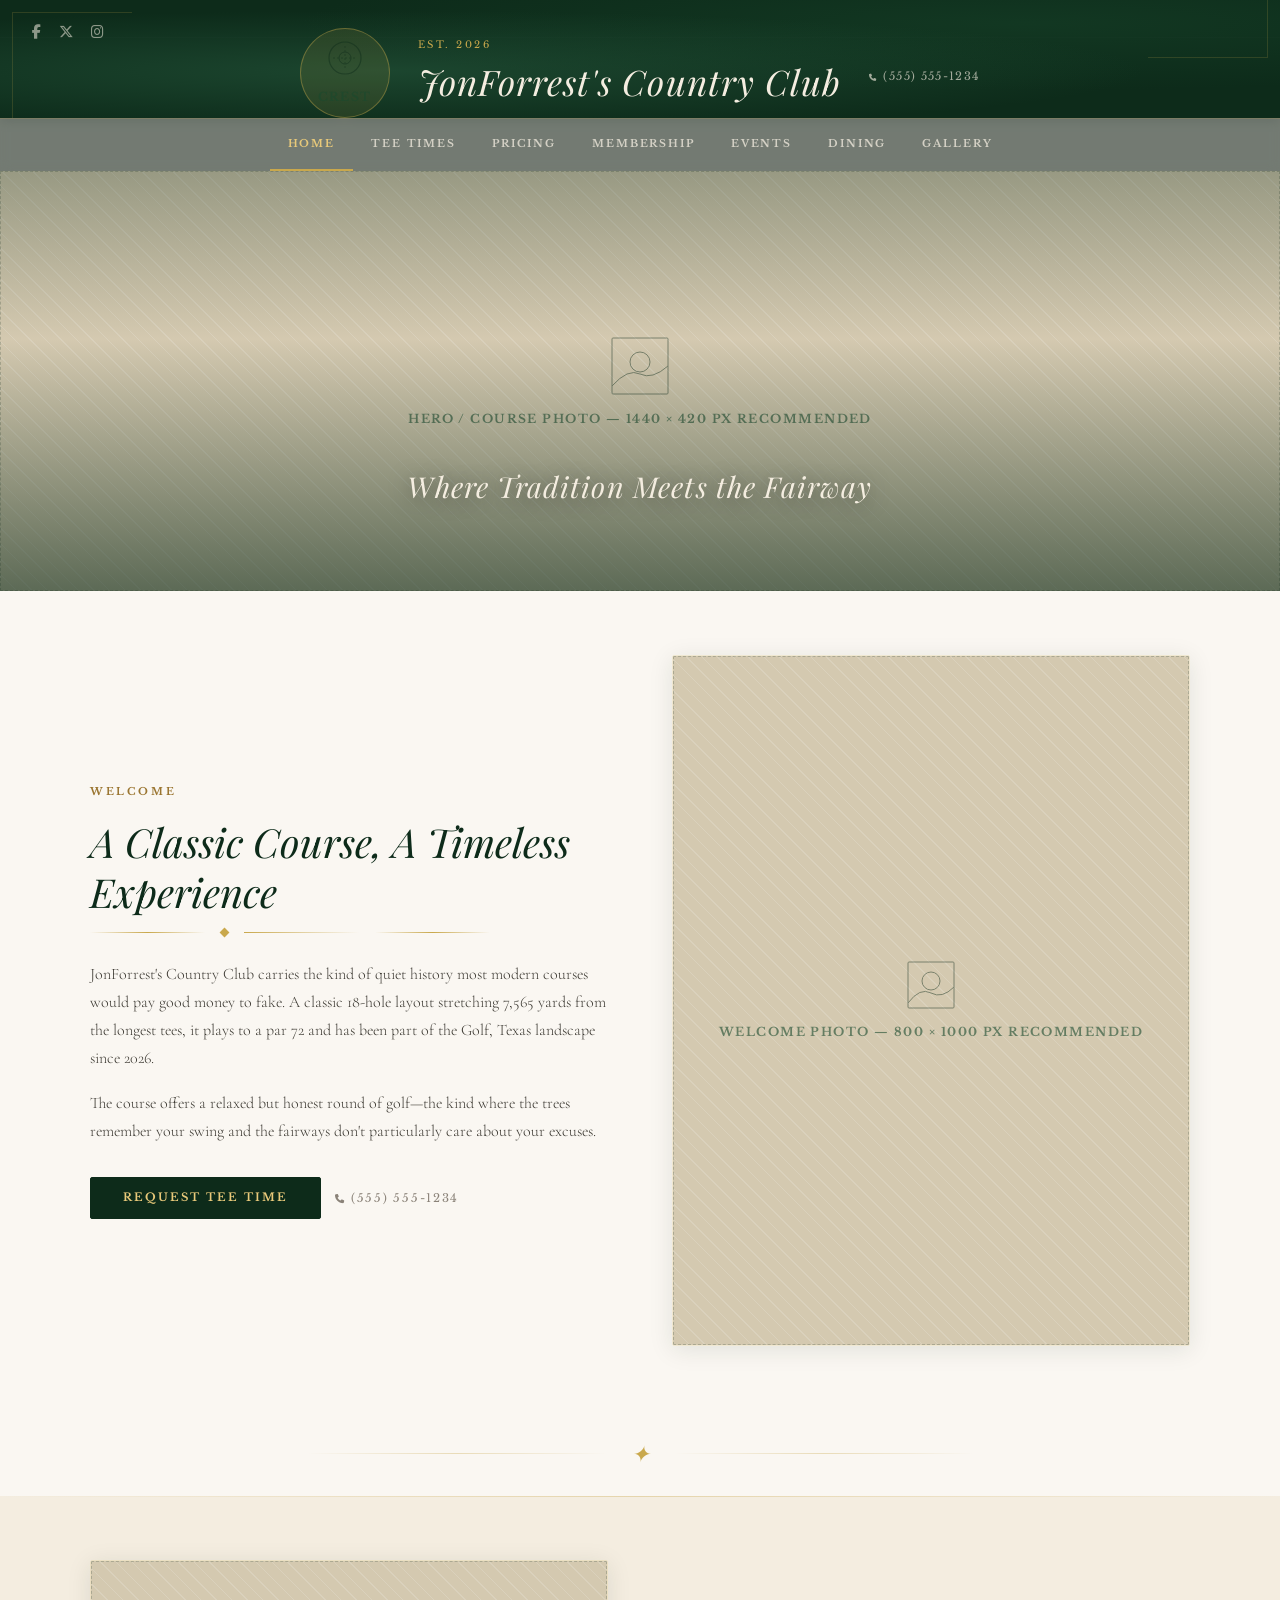
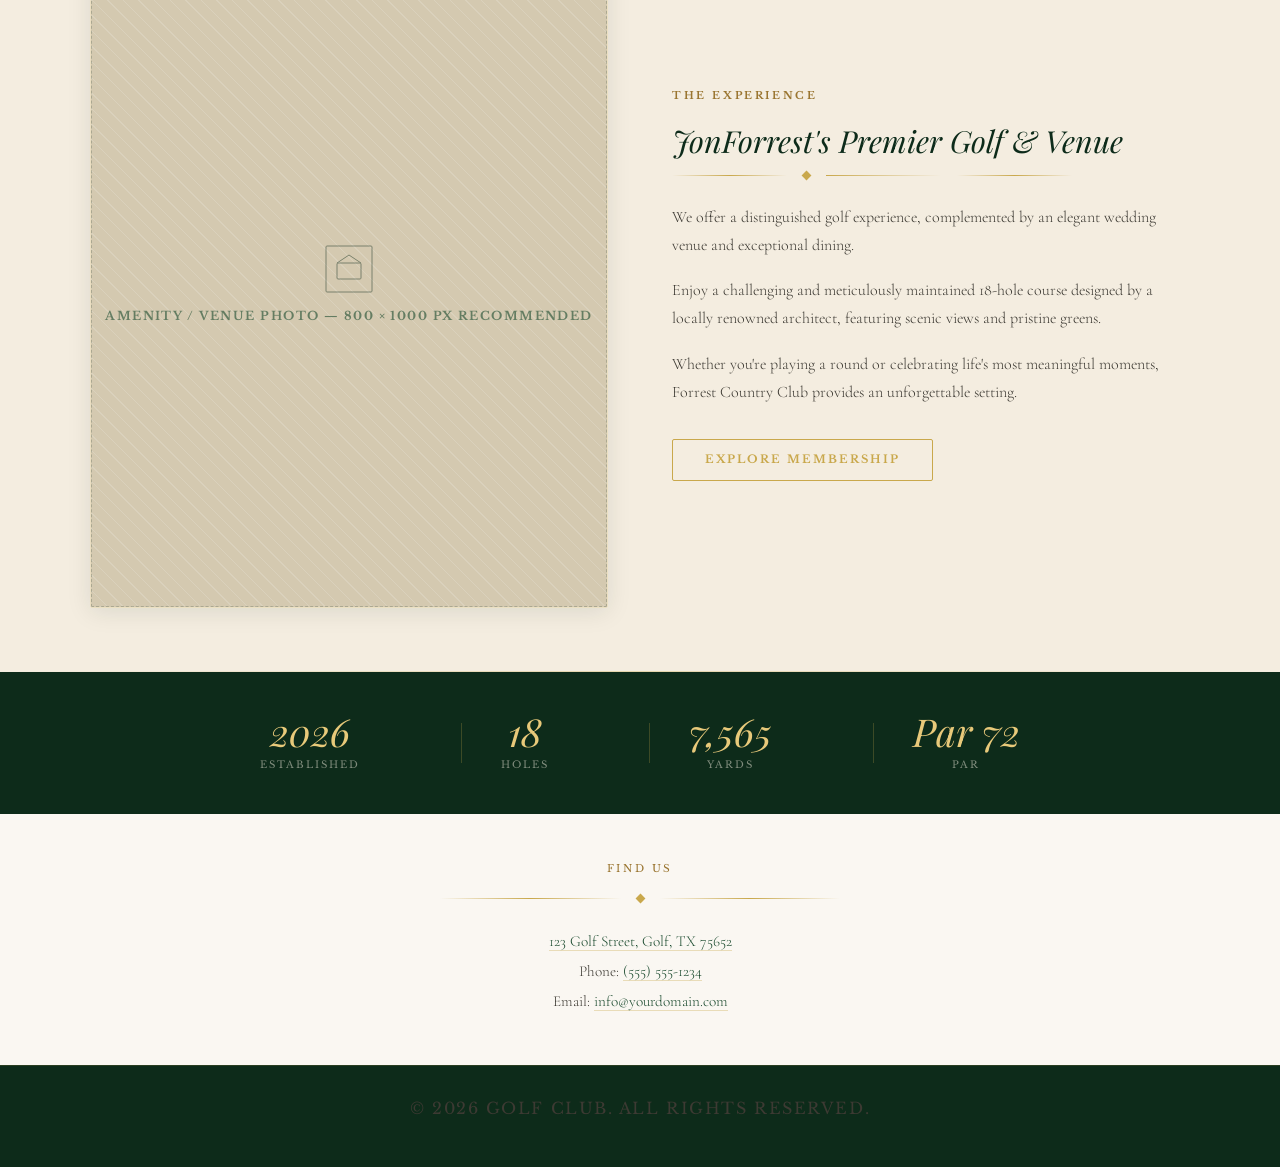
==== index.html @ 0c061b68 "initial commit" ====
<!DOCTYPE html>
<html lang="en">
<head>
  <meta charset="UTF-8">
  <meta name="viewport" content="width=device-width, initial-scale=1.0">
  <title>Golf Country Club</title>
  <link rel="icon" type="image/x-icon" href="favicon.ico">
  <link rel="preconnect" href="https://fonts.googleapis.com">
  <link rel="preconnect" href="https://fonts.gstatic.com" crossorigin>
  <link href="https://fonts.googleapis.com/css2?family=Playfair+Display:ital,wght@0,400;0,600;1,400;1,600&family=Cormorant+Garamond:ital,wght@0,300;0,400;0,500;1,300;1,400&family=Libre+Baskerville:ital,wght@0,400;0,700;1,400&display=swap" rel="stylesheet">
  <link rel="stylesheet" href="https://cdnjs.cloudflare.com/ajax/libs/font-awesome/6.5.0/css/all.min.css">
  <link rel="stylesheet" href="styles.css">
</head>
<body>

  <!-- ── HEADER ── -->
  <header>

    <!-- Social icons (desktop) -->
    <div class="social-icons">
      <a href="#" aria-label="Facebook"><i class="fa-brands fa-facebook-f"></i></a>
      <a href="#" aria-label="X / Twitter"><i class="fa-brands fa-x-twitter"></i></a>
      <a href="#" aria-label="Instagram"><i class="fa-brands fa-instagram"></i></a>
    </div>

    <!-- Club identity -->
    <div class="header-inner">
      <div class="hero-image-container">
        <!-- Replace with <img> of your club crest/logo -->
        <div class="img-placeholder" aria-label="Club crest placeholder">
          <svg width="36" height="36" viewBox="0 0 36 36" fill="none" xmlns="http://www.w3.org/2000/svg">
            <circle cx="18" cy="18" r="16" stroke="#0d2b1a" stroke-width="1.2"/>
            <path d="M18 6 L18 30 M6 18 L30 18" stroke="#0d2b1a" stroke-width="0.8" stroke-dasharray="2 2"/>
            <circle cx="18" cy="18" r="6" stroke="#0d2b1a" stroke-width="1"/>
          </svg>
          <span>Crest</span>
        </div>
        <a href="index.html" class="home-btn" aria-label="Home"></a>
      </div>

      <div class="club-wordmark">
        <span class="established">Est. 2026</span>
        <h1>JonForrest's Country Club</h1>
      </div>

      <a href="tel:5555551234" class="phone-number">
        <i class="fa-solid fa-phone" style="font-size:0.65em; margin-right:6px;"></i>(555) 555-1234
      </a>
    </div>

    <!-- Mobile CTA buttons -->
    <div class="header-btns-mobile">
      <a class="btn btn-outline" href="pages/booking.html">Request Tee Time</a>
      <a class="btn btn-ghost" href="pages/pricing.html">View Pricing</a>
    </div>

    <!-- Hamburger -->
    <button class="navbar-btn" aria-label="Toggle navigation" aria-expanded="false">
      <span></span>
      <span></span>
      <span></span>
    </button>

  </header>

  <!-- ── STICKY DESKTOP NAV ── -->
  <div class="nav-bar">
    <nav class="navbar" id="navbar">
      <ul>
        <li><a href="index.html"            class="nav-link">Home</a></li>
        <li><a href="pages/booking.html"    class="nav-link">Tee Times</a></li>
        <li><a href="pages/pricing.html"    class="nav-link">Pricing</a></li>
        <li><a href="pages/membership.html" class="nav-link">Membership</a></li>
        <li><a href="pages/events.html"     class="nav-link">Events</a></li>
        <li><a href="pages/restaurant.html" class="nav-link">Dining</a></li>
        <li><a href="pages/gallery.html"    class="nav-link">Gallery</a></li>
      </ul>
    </nav>
  </div>

  <!-- Mobile nav drawer -->
  <nav class="navbar" id="navbar-mobile">
    <div class="navbar-gold-rule"></div>
    <ul>
      <li><a href="index.html"            class="nav-link">Home</a></li>
      <li><a href="pages/booking.html"    class="nav-link">Tee Times</a></li>
      <li><a href="pages/pricing.html"    class="nav-link">Pricing</a></li>
      <li><a href="pages/membership.html" class="nav-link">Membership</a></li>
      <li><a href="pages/events.html"     class="nav-link">Events</a></li>
      <li><a href="pages/restaurant.html" class="nav-link">Dining</a></li>
      <li><a href="pages/gallery.html"    class="nav-link">Gallery</a></li>
    </ul>
    <div class="navbar-gold-rule"></div>
  </nav>

  <!-- ── HERO BAND (desktop only) ── -->
  <div class="hero-band" aria-hidden="true">
    <!-- Replace this div with an <img> of the course/grounds -->
    <div class="img-placeholder" style="height:100%;">
      <svg width="64" height="64" viewBox="0 0 64 64" fill="none" xmlns="http://www.w3.org/2000/svg">
        <rect x="4" y="4" width="56" height="56" rx="1" stroke="#0d2b1a" stroke-width="1"/>
        <circle cx="32" cy="28" r="10" stroke="#0d2b1a" stroke-width="1"/>
        <path d="M4 52 Q20 34 32 40 Q44 46 60 32" stroke="#0d2b1a" stroke-width="1" fill="none"/>
      </svg>
      <span>Hero / Course Photo — 1440 × 420 px recommended</span>
    </div>
    <div class="hero-band-overlay">
      <p class="hero-tagline">Where Tradition Meets the Fairway</p>
    </div>
  </div>

  <!-- ── MAIN CONTENT ── -->
  <main>

    <!-- Welcome -->
    <section class="welcome">
      <div class="welcome-inner">

        <div class="welcome-text">
          <span class="section-label">Welcome</span>
          <h2>A Classic Course, A Timeless Experience</h2>
          <div class="gold-rule" style="justify-content:flex-start; margin:0 0 24px;">
            <div class="gold-rule-diamond"></div>
            <div style="flex:1;height:1px;background:linear-gradient(90deg,var(--gold),transparent);"></div>
          </div>
          <p>JonForrest's Country Club carries the kind of quiet history most modern courses would pay good money to fake. A classic 18-hole layout stretching 7,565 yards from the longest tees, it plays to a par 72 and has been part of the Golf, Texas landscape since 2026.</p>
          <p>The course offers a relaxed but honest round of golf—the kind where the trees remember your swing and the fairways don't particularly care about your excuses.</p>
          <div class="welcome-cta">
            <a href="pages/booking.html" class="btn btn-primary">Request Tee Time</a>
            <a href="tel:5555551234" class="welcome-phone">
              <i class="fa-solid fa-phone" style="font-size:0.8em; margin-right:5px;"></i>(555) 555-1234
            </a>
          </div>
        </div>

        <div class="welcome-image-wrap">
          <!-- Replace with <img src="..." alt="..."> -->
          <div class="img-placeholder">
            <svg width="52" height="52" viewBox="0 0 52 52" fill="none" xmlns="http://www.w3.org/2000/svg">
              <rect x="3" y="3" width="46" height="46" rx="1" stroke="#0d2b1a" stroke-width="1"/>
              <circle cx="26" cy="22" r="9" stroke="#0d2b1a" stroke-width="1"/>
              <path d="M3 44 Q15 28 26 34 Q37 40 49 28" stroke="#0d2b1a" stroke-width="1" fill="none"/>
            </svg>
            <span>Welcome Photo — 800 × 1000 px recommended</span>
          </div>
        </div>

      </div>
    </section>

    <!-- Ornamental divider -->
    <div class="ornamental-divider">
      <div class="line"></div>
      <span class="crest-mark">✦</span>
      <div class="line"></div>
    </div>

    <!-- Features / Amenities -->
    <section class="features">
      <div class="features-inner">

        <div class="features-image-wrap">
          <!-- Replace with <img src="..." alt="..."> -->
          <div class="img-placeholder">
            <svg width="52" height="52" viewBox="0 0 52 52" fill="none" xmlns="http://www.w3.org/2000/svg">
              <rect x="3" y="3" width="46" height="46" rx="1" stroke="#0d2b1a" stroke-width="1"/>
              <rect x="14" y="20" width="24" height="16" rx="1" stroke="#0d2b1a" stroke-width="1"/>
              <path d="M14 20 L26 12 L38 20" stroke="#0d2b1a" stroke-width="1"/>
            </svg>
            <span>Amenity / Venue Photo — 800 × 1000 px recommended</span>
          </div>
        </div>

        <div class="features-text">
          <span class="section-label">The Experience</span>
          <h3>JonForrest's Premier Golf &amp; Venue</h3>
          <div class="gold-rule" style="justify-content:flex-start; margin:0 0 24px;">
            <div class="gold-rule-diamond"></div>
            <div style="flex:1;height:1px;background:linear-gradient(90deg,var(--gold),transparent);"></div>
          </div>
          <p>We offer a distinguished golf experience, complemented by an elegant wedding venue and exceptional dining.</p>
          <p>Enjoy a challenging and meticulously maintained 18-hole course designed by a locally renowned architect, featuring scenic views and pristine greens.</p>
          <p>Whether you're playing a round or celebrating life's most meaningful moments, Forrest Country Club provides an unforgettable setting.</p>
          <a href="pages/membership.html" class="btn btn-outline" style="margin-top:16px;">Explore Membership</a>
        </div>

      </div>
    </section>

    <!-- Stat bar -->
    <div class="stat-bar">
      <div class="stat-bar-inner">
        <div class="stat-item">
          <span class="stat-number">2026</span>
          <span class="stat-label">Established</span>
        </div>
        <div class="stat-item">
          <span class="stat-number">18</span>
          <span class="stat-label">Holes</span>
        </div>
        <div class="stat-item">
          <span class="stat-number">7,565</span>
          <span class="stat-label">Yards</span>
        </div>
        <div class="stat-item">
          <span class="stat-number">Par 72</span>
          <span class="stat-label">Par</span>
        </div>
      </div>
    </div>

  </main>

  <!-- ── ADDRESS ── -->
  <address class="address">
    <div class="address-inner">
      <h4>Find Us</h4>
      <div class="gold-rule" style="margin-bottom:24px;">
        <div class="gold-rule-diamond"></div>
      </div>
      <!-- Replace with actual address -->
      <p>
        <a href="https://www.google.com/maps/search/?api=1&query=123+Golf+St+Golf+TX" target="_blank">
          123 Golf Street, Golf, TX 75652
        </a>
        <br>
        Phone: <a href="tel:5555551234">(555) 555-1234</a>
        <br>
        Email: <a href="mailto:info@Golfcc.com">info@yourdomain.com</a>
      </p>
    </div>
  </address>

  <!-- ── FOOTER ── -->
  <footer>
    <p>&copy; 2026 Golf Club. All rights reserved.</p>
  </footer>

  <script src="script.js"></script>
</body>
</html>
---- styles.css ----
/* ================================================
   HENDERSON COUNTRY CLUB — TEMPLATE STYLESHEET
   Aesthetic: Old Money / Estate Golf / Editorial
   ================================================ */

@import url('https://fonts.googleapis.com/css2?family=Playfair+Display:ital,wght@0,400;0,600;0,700;1,400;1,600&family=Cormorant+Garamond:ital,wght@0,300;0,400;0,500;1,300;1,400&family=Libre+Baskerville:ital,wght@0,400;0,700;1,400&display=swap');

/* ── CSS Custom Properties ── */
:root {
  --forest:      #0d2b1a;
  --forest-mid:  #1a4a2e;
  --forest-soft: #2a6043;
  --parchment:   #f4ede0;
  --cream:       #faf7f2;
  --gold:        #c9a84c;
  --gold-light:  #e8c97a;
  --gold-dark:   #9a7530;
  --ink:         #1c1a16;
  --ink-soft:    #3d3a33;
  --warm-gray:   #8a8278;
  --rule:        rgba(201,168,76,0.35);
  --shadow-deep: 0 20px 60px rgba(13,43,26,0.18);
  --shadow-card: 0 4px 24px rgba(13,43,26,0.10);

  --font-display: 'Playfair Display', Georgia, serif;
  --font-body:    'Cormorant Garamond', 'Palatino Linotype', serif;
  --font-accent:  'Libre Baskerville', Georgia, serif;

  --radius: 2px;
  --transition: 0.35s cubic-bezier(0.25, 0.46, 0.45, 0.94);
}

/* ── Reset & Base ── */
*, *::before, *::after { box-sizing: border-box; }

html {
  scroll-behavior: smooth;
}

body {
  font-family: var(--font-body);
  font-size: 18px;
  line-height: 1.75;
  color: var(--ink);
  background-color: var(--cream);
  margin: 0;
  padding: 0;
  -webkit-font-smoothing: antialiased;
}

/* ── Image Placeholders ── */
.img-placeholder {
  background-color: #d4c9b0;
  background-image:
    repeating-linear-gradient(
      45deg,
      transparent,
      transparent 10px,
      rgba(255,255,255,0.15) 10px,
      rgba(255,255,255,0.15) 11px
    );
  display: flex;
  flex-direction: column;
  align-items: center;
  justify-content: center;
  gap: 10px;
  color: var(--forest-mid);
  font-family: var(--font-accent);
  font-size: 0.75rem;
  font-weight: 700;
  letter-spacing: 0.12em;
  text-transform: uppercase;
  border: 1px dashed rgba(13,43,26,0.2);
  position: relative;
  overflow: hidden;
}

.img-placeholder svg {
  opacity: 0.45;
}

.img-placeholder span {
  opacity: 0.6;
}

/* ── Gold Rule Divider ── */
.gold-rule {
  display: flex;
  align-items: center;
  gap: 16px;
  margin: 0 auto;
  max-width: 400px;
}

.gold-rule::before,
.gold-rule::after {
  content: '';
  flex: 1;
  height: 1px;
  background: linear-gradient(90deg, transparent, var(--gold), transparent);
}

.gold-rule-diamond {
  width: 7px;
  height: 7px;
  background: var(--gold);
  transform: rotate(45deg);
  flex-shrink: 0;
}

/* ── Ornamental Mark ── */
.ornament {
  font-family: var(--font-display);
  color: var(--gold);
  font-size: 1.8rem;
  line-height: 1;
  display: block;
  margin-bottom: 6px;
  font-style: italic;
}

/* ── Typography ── */
h1, h2, h3, h4 {
  font-family: var(--font-display);
  font-weight: 400;
  margin: 0 0 0.6em;
  color: var(--forest);
  line-height: 1.25;
}

h1 { font-size: clamp(2rem, 5vw, 3.2rem); }
h2 { font-size: clamp(1.6rem, 4vw, 2.5rem); }
h3 { font-size: clamp(1.3rem, 3vw, 1.9rem); }
h4 { font-size: 1.1rem; letter-spacing: 0.08em; }

p {
  margin: 0 0 1.1em;
  color: var(--ink-soft);
  font-size: 1rem;
  font-weight: 300;
}

a { color: inherit; }

/* ── Buttons ── */
.btn {
  display: inline-block;
  font-family: var(--font-accent);
  font-size: 0.7rem;
  font-weight: 700;
  letter-spacing: 0.18em;
  text-transform: uppercase;
  text-decoration: none;
  padding: 14px 32px;
  border: 1.5px solid currentColor;
  cursor: pointer;
  transition: var(--transition);
  border-radius: var(--radius);
  line-height: 1;
}

.btn-primary {
  background-color: var(--forest);
  color: var(--gold-light);
  border-color: var(--forest);
}

.btn-primary:hover {
  background-color: var(--forest-mid);
  border-color: var(--forest-mid);
  color: var(--gold-light);
}

.btn-outline {
  background-color: transparent;
  color: var(--gold);
  border-color: var(--gold);
}

.btn-outline:hover {
  background-color: var(--gold);
  color: var(--forest);
}

.btn-ghost {
  background-color: transparent;
  color: var(--parchment);
  border-color: rgba(244,237,224,0.5);
}

.btn-ghost:hover {
  background-color: rgba(244,237,224,0.1);
  border-color: var(--parchment);
}

/* ═══════════════════════════════════════
   HEADER
═══════════════════════════════════════ */

header {
  position: relative;
  background-color: var(--forest);
  background-image:
    radial-gradient(ellipse at 30% 60%, rgba(42,96,67,0.5) 0%, transparent 60%),
    radial-gradient(ellipse at 80% 20%, rgba(26,74,46,0.4) 0%, transparent 50%),
    repeating-linear-gradient(
      0deg,
      transparent,
      transparent 80px,
      rgba(255,255,255,0.012) 80px,
      rgba(255,255,255,0.012) 81px
    );
  color: var(--parchment);
  overflow: hidden;
}

/* Subtle corner ornaments */
header::before,
header::after {
  content: '';
  position: absolute;
  width: 120px;
  height: 120px;
  border: 1px solid rgba(201,168,76,0.18);
  pointer-events: none;
}
header::before { top: 12px; left: 12px; border-right: none; border-bottom: none; }
header::after  { bottom: 60px; right: 12px; border-left: none; border-top: none; }

.header-inner {
  display: flex;
  flex-direction: column;
  align-items: center;
  padding: 48px 24px 0;
  position: relative;
  z-index: 2;
}

/* Social icons */
.social-icons {
  display: none;
  position: absolute;
  top: 20px;
  left: 32px;
  gap: 18px;
}

.social-icons a {
  color: rgba(244,237,224,0.55);
  font-size: 0.9rem;
  transition: color var(--transition);
  text-decoration: none;
}

.social-icons a:hover {
  color: var(--gold-light);
}

/* Logo / Crest area */
.hero-image-container {
  width: 110px;
  height: 110px;
  border-radius: 50%;
  background: rgba(201,168,76,0.12);
  border: 1.5px solid rgba(201,168,76,0.4);
  display: flex;
  align-items: center;
  justify-content: center;
  margin-bottom: 20px;
  position: relative;
  overflow: hidden;
}

.hero-image-container .img-placeholder {
  width: 100%;
  height: 100%;
  border-radius: 50%;
  border: none;
  background-image: none;
  background-color: transparent;
}

.home-btn {
  position: absolute;
  inset: 0;
  border-radius: 50%;
  z-index: 2;
}

/* Club name wordmark */
.club-wordmark {
  text-align: center;
  margin-bottom: 6px;
}

.club-wordmark .established {
  font-family: var(--font-accent);
  font-size: 0.62rem;
  letter-spacing: 0.25em;
  text-transform: uppercase;
  color: var(--gold);
  display: block;
  margin-bottom: 6px;
}

.club-wordmark h1 {
  font-family: var(--font-display);
  color: var(--parchment);
  font-size: clamp(1.4rem, 4vw, 2.2rem);
  font-weight: 400;
  font-style: italic;
  margin: 0;
  letter-spacing: 0.03em;
}

.phone-number {
  display: none;
  color: rgba(244,237,224,0.65);
  font-family: var(--font-accent);
  font-size: 0.7rem;
  letter-spacing: 0.12em;
  text-decoration: none;
  margin-top: 8px;
}

.phone-number:hover { color: var(--gold-light); }

/* Mobile header buttons */
.header-btns-mobile {
  display: flex;
  flex-direction: column;
  gap: 10px;
  margin: 20px 0 10px;
  align-items: center;
}

/* Hamburger */
.navbar-btn {
  position: fixed;
  top: 16px;
  right: 16px;
  z-index: 1001;
  width: 42px;
  height: 42px;
  background-color: var(--forest);
  border: 1px solid rgba(201,168,76,0.3);
  border-radius: 2px;
  display: flex;
  flex-direction: column;
  justify-content: center;
  gap: 6px;
  padding: 10px;
  cursor: pointer;
}

.navbar-btn span {
  display: block;
  height: 1px;
  width: 100%;
  background: var(--gold);
  border-radius: 0;
  transition: transform 0.3s ease, opacity 0.3s ease;
  transform-origin: center;
}

.navbar-btn.active span:nth-child(1) { transform: rotate(45deg) translate(4.5px, 4.5px); }
.navbar-btn.active span:nth-child(2) { opacity: 0; }
.navbar-btn.active span:nth-child(3) { transform: rotate(-45deg) translate(4.5px, -4.5px); }

/* Navigation */
.navbar {
  position: fixed;
  top: 0;
  right: 0;
  height: 100vh;
  width: min(420px, 100%);
  background-color: var(--forest);
  background-image: repeating-linear-gradient(
    0deg, transparent, transparent 60px,
    rgba(255,255,255,0.015) 60px, rgba(255,255,255,0.015) 61px
  );
  transform: translateX(100%);
  transition: transform 0.4s cubic-bezier(0.77, 0, 0.175, 1);
  z-index: 1000;
  display: flex;
  flex-direction: column;
  justify-content: center;
  align-items: center;
  border-left: 1px solid rgba(201,168,76,0.15);
}

.navbar.active { transform: translateX(0); }

.navbar ul {
  list-style: none;
  padding: 0;
  margin: 0;
  text-align: center;
}

.navbar li {
  opacity: 0;
  transform: translateX(20px);
  transition: opacity 0.3s ease, transform 0.3s ease;
}

.navbar.active li {
  opacity: 1;
  transform: translateX(0);
}

.navbar.active li:nth-child(1) { transition-delay: 0.08s; }
.navbar.active li:nth-child(2) { transition-delay: 0.13s; }
.navbar.active li:nth-child(3) { transition-delay: 0.18s; }
.navbar.active li:nth-child(4) { transition-delay: 0.23s; }
.navbar.active li:nth-child(5) { transition-delay: 0.28s; }
.navbar.active li:nth-child(6) { transition-delay: 0.33s; }
.navbar.active li:nth-child(7) { transition-delay: 0.38s; }

.navbar li a {
  font-family: var(--font-display);
  font-size: 1.5rem;
  font-style: italic;
  color: var(--parchment);
  text-decoration: none;
  display: block;
  padding: 12px 0;
  letter-spacing: 0.02em;
  transition: color var(--transition);
}

.navbar li a:hover,
.navbar li a.active {
  color: var(--gold-light);
}

.navbar-gold-rule {
  width: 60px;
  height: 1px;
  background: linear-gradient(90deg, transparent, var(--gold), transparent);
  margin: 24px auto;
}

/* Desktop nav bar */
.nav-bar {
  width: 100%;
  background-color: rgba(5, 20, 10, 0.55);
  backdrop-filter: blur(6px);
  -webkit-backdrop-filter: blur(6px);
  border-top: 1px solid rgba(201,168,76,0.18);
  padding: 0;
  display: none;
  justify-content: center;
  position: relative;
  z-index: 2;
}

/* ═══════════════════════════════════════
   HERO BAND (below header on desktop)
═══════════════════════════════════════ */

.hero-band {
  height: 420px;
  position: relative;
  overflow: hidden;
  display: none; /* shown on desktop */
}

.hero-band .img-placeholder {
  width: 100%;
  height: 100%;
}

.hero-band-overlay {
  position: absolute;
  inset: 0;
  background: linear-gradient(
    to bottom,
    rgba(13,43,26,0.3) 0%,
    rgba(13,43,26,0.0) 40%,
    rgba(13,43,26,0.6) 100%
  );
  display: flex;
  align-items: flex-end;
  justify-content: center;
  padding-bottom: 48px;
}

.hero-tagline {
  font-family: var(--font-display);
  font-style: italic;
  font-size: clamp(1.2rem, 3vw, 1.8rem);
  color: var(--parchment);
  text-align: center;
  letter-spacing: 0.04em;
  text-shadow: 0 2px 20px rgba(0,0,0,0.5);
}

/* ═══════════════════════════════════════
   WELCOME SECTION
═══════════════════════════════════════ */

.welcome {
  background-color: var(--cream);
  padding: 64px 24px;
}

.welcome-inner {
  max-width: 1100px;
  margin: 0 auto;
}

.section-label {
  font-family: var(--font-accent);
  font-size: 0.65rem;
  font-weight: 700;
  letter-spacing: 0.25em;
  text-transform: uppercase;
  color: var(--gold-dark);
  display: block;
  margin-bottom: 16px;
}

.welcome-text {
  margin-bottom: 40px;
}

.welcome-text h2 {
  font-style: italic;
  margin-bottom: 12px;
}

.welcome-image-wrap {
  width: 100%;
  aspect-ratio: 4 / 3;
  border-radius: var(--radius);
  overflow: hidden;
  box-shadow: var(--shadow-card);
  border: 1px solid rgba(201,168,76,0.2);
}

.welcome-image-wrap .img-placeholder {
  width: 100%;
  height: 100%;
}

.welcome-cta {
  display: flex;
  flex-wrap: wrap;
  gap: 14px;
  margin-top: 32px;
  align-items: center;
}

.welcome-phone {
  font-family: var(--font-accent);
  font-size: 0.72rem;
  letter-spacing: 0.15em;
  color: var(--warm-gray);
  text-decoration: none;
  text-transform: uppercase;
}

.welcome-phone:hover { color: var(--forest); }

/* ═══════════════════════════════════════
   ORNAMENTAL DIVIDER
═══════════════════════════════════════ */

.ornamental-divider {
  padding: 32px 0;
  display: flex;
  align-items: center;
  justify-content: center;
  gap: 24px;
  background-color: var(--cream);
}

.ornamental-divider .line {
  flex: 1;
  max-width: 300px;
  height: 1px;
  background: linear-gradient(90deg, transparent, var(--rule), transparent);
}

.ornamental-divider .crest-mark {
  font-family: var(--font-display);
  font-size: 1.4rem;
  color: var(--gold);
  font-style: italic;
  line-height: 1;
}

/* ═══════════════════════════════════════
   FEATURES / AMENITIES SECTION
═══════════════════════════════════════ */

.features {
  background-color: var(--parchment);
  padding: 64px 24px;
  position: relative;
}

.features::before {
  content: '';
  position: absolute;
  top: 0; left: 0; right: 0;
  height: 1px;
  background: linear-gradient(90deg, transparent, var(--rule), transparent);
}

.features::after {
  content: '';
  position: absolute;
  bottom: 0; left: 0; right: 0;
  height: 1px;
  background: linear-gradient(90deg, transparent, var(--rule), transparent);
}

.features-inner {
  max-width: 1100px;
  margin: 0 auto;
}

.features-text h3 {
  font-style: italic;
  margin-bottom: 12px;
}

.features-image-wrap {
  width: 100%;
  aspect-ratio: 16 / 10;
  border-radius: var(--radius);
  overflow: hidden;
  box-shadow: var(--shadow-card);
  margin-top: 32px;
  border: 1px solid rgba(201,168,76,0.2);
}

.features-image-wrap .img-placeholder {
  width: 100%;
  height: 100%;
}

/* ═══════════════════════════════════════
   STAT BAR
═══════════════════════════════════════ */

.stat-bar {
  background-color: var(--forest);
  padding: 40px 24px;
}

.stat-bar-inner {
  max-width: 900px;
  margin: 0 auto;
  display: flex;
  flex-direction: column;
  gap: 32px;
  align-items: center;
  text-align: center;
}

.stat-item .stat-number {
  font-family: var(--font-display);
  font-size: 2.4rem;
  color: var(--gold-light);
  font-style: italic;
  display: block;
  line-height: 1;
}

.stat-item .stat-label {
  font-family: var(--font-accent);
  font-size: 0.62rem;
  letter-spacing: 0.2em;
  text-transform: uppercase;
  color: rgba(244,237,224,0.5);
  display: block;
  margin-top: 6px;
}

/* ═══════════════════════════════════════
   ADDRESS
═══════════════════════════════════════ */

.address {
  font-style: normal;
  background-color: var(--cream);
  padding: 48px 24px;
  text-align: center;
}

.address-inner {
  max-width: 600px;
  margin: 0 auto;
}

.address h4 {
  font-family: var(--font-accent);
  font-size: 0.65rem;
  letter-spacing: 0.25em;
  text-transform: uppercase;
  color: var(--gold-dark);
  margin-bottom: 20px;
}

.address p {
  font-size: 0.95rem;
  line-height: 2;
  color: var(--ink-soft);
  margin: 0;
}

.address a {
  color: var(--forest-mid);
  text-decoration: none;
  border-bottom: 1px solid var(--rule);
  transition: color var(--transition), border-color var(--transition);
}

.address a:hover {
  color: var(--gold-dark);
  border-color: var(--gold);
}

/* ═══════════════════════════════════════
   FOOTER
═══════════════════════════════════════ */

footer {
  background-color: var(--forest);
  color: rgba(244,237,224,0.4);
  text-align: center;
  padding: 28px 24px;
  font-family: var(--font-accent);
  font-size: 0.65rem;
  letter-spacing: 0.15em;
  text-transform: uppercase;
  border-top: 1px solid rgba(201,168,76,0.15);
}

/* ═══════════════════════════════════════
   BOOKING PAGE
═══════════════════════════════════════ */

.booking-page main {
  max-width: 620px;
  margin: 0 auto;
  padding: 64px 24px;
}

.booking-page .page-heading {
  text-align: center;
  margin-bottom: 48px;
}

.booking-page .page-heading .section-label {
  display: block;
  margin-bottom: 10px;
}

.booking-form {
  background: var(--cream);
  border: 1px solid rgba(201,168,76,0.25);
  border-radius: var(--radius);
  padding: 40px 32px;
  box-shadow: var(--shadow-card);
}

.form-group {
  margin-bottom: 24px;
}

.form-group label {
  display: block;
  font-family: var(--font-accent);
  font-size: 0.65rem;
  font-weight: 700;
  letter-spacing: 0.18em;
  text-transform: uppercase;
  color: var(--forest-mid);
  margin-bottom: 8px;
}

.form-group input,
.form-group select,
.form-group textarea {
  width: 100%;
  padding: 12px 16px;
  font-family: var(--font-body);
  font-size: 1rem;
  color: var(--ink);
  background-color: white;
  border: 1px solid rgba(13,43,26,0.18);
  border-radius: var(--radius);
  outline: none;
  transition: border-color var(--transition), box-shadow var(--transition);
  
}

.form-group input:focus,
.form-group select:focus,
.form-group textarea:focus {
  border-color: var(--gold);
  box-shadow: 0 0 0 3px rgba(201,168,76,0.12);
}

.form-group textarea {
  min-height: 100px;
  resize: vertical;
}

.booking-form .btn {
  width: 100%;
  text-align: center;
  margin-top: 8px;
}

/* ═══════════════════════════════════════
   MEDIA QUERIES — TABLET & DESKTOP
═══════════════════════════════════════ */

@media (min-width: 768px) {

  /* Header */
  .social-icons { display: flex; }

  .header-inner {
    flex-direction: row;
    align-items: center;
    justify-content: center;
    gap: 28px;
    padding: 28px 48px 0;
  }

  .hero-image-container {
    width: 90px;
    height: 90px;
    margin: 0;
    flex-shrink: 0;
  }

  .club-wordmark { text-align: left; }

  .phone-number { display: inline; }

  .header-btns-mobile { display: none; }

  .navbar-btn { display: none; }

  .nav-bar {
    display: flex;
    position: sticky;
    top: 0;
    z-index: 100;
  }

  /* Only target the navbar that lives inside the desktop wrapper (.nav-bar).
     This prevents the mobile #navbar-mobile from inheriting desktop layout rules. */
  .nav-bar .navbar {
    position: static;
    transform: none;
    width: 100%;
    height: auto;
    background: none;
    border: none;
    flex-direction: row;
    padding: 0;
  }

  /* Explicitly hide the mobile nav on larger screens. */
  #navbar-mobile { display: none; }


  .nav-bar .navbar ul {
    display: flex;
    flex-direction: row;
    gap: 0;
    justify-content: center;
  }

  .nav-bar .navbar li {
    opacity: 1;
    transform: none;
    transition: none;
  }

  .nav-bar .navbar li a {
    font-family: var(--font-accent);
    font-size: 0.65rem;
    font-style: normal;
    font-weight: 700;
    letter-spacing: 0.18em;
    text-transform: uppercase;
    color: rgba(244,237,224,0.75);
    padding: 16px 18px;
    display: block;
    border-bottom: 2px solid transparent;
    transition: color var(--transition), border-color var(--transition);
  }

  .navbar li a:hover,
  .navbar li a.active {
    color: var(--gold-light);
    border-bottom-color: var(--gold);
  }

  .navbar-gold-rule { display: none; }

  /* Hero band */
  .hero-band { display: block; }

  /* Welcome */
  .welcome-inner {
    display: grid;
    grid-template-columns: 1fr 1fr;
    gap: 64px;
    align-items: center;
  }

  .welcome-text { margin-bottom: 0; }

  .welcome-image-wrap {
    aspect-ratio: 3 / 4;
  }

  /* Features */
  .features-inner {
    display: grid;
    grid-template-columns: 1fr 1fr;
    gap: 64px;
    align-items: center;
  }

  .features-image-wrap {
    margin-top: 0;
    order: -1;
    aspect-ratio: 4 / 5;
  }

  /* Stat bar */
  .stat-bar-inner {
    flex-direction: row;
    justify-content: space-around;
    gap: 0;
  }

  .stat-item {
    position: relative;
    padding: 0 40px;
  }

  .stat-item + .stat-item::before {
    content: '';
    position: absolute;
    left: 0;
    top: 50%;
    transform: translateY(-50%);
    width: 1px;
    height: 40px;
    background: rgba(201,168,76,0.25);
  }

  /* Booking */
  .booking-form {
    padding: 56px 48px;
  }

  .booking-form .form-row {
    display: grid;
    grid-template-columns: 1fr 1fr;
    gap: 20px;
  }
}

@media (min-width: 1100px) {
  .navbar li a {
    padding: 16px 24px;
  }
}
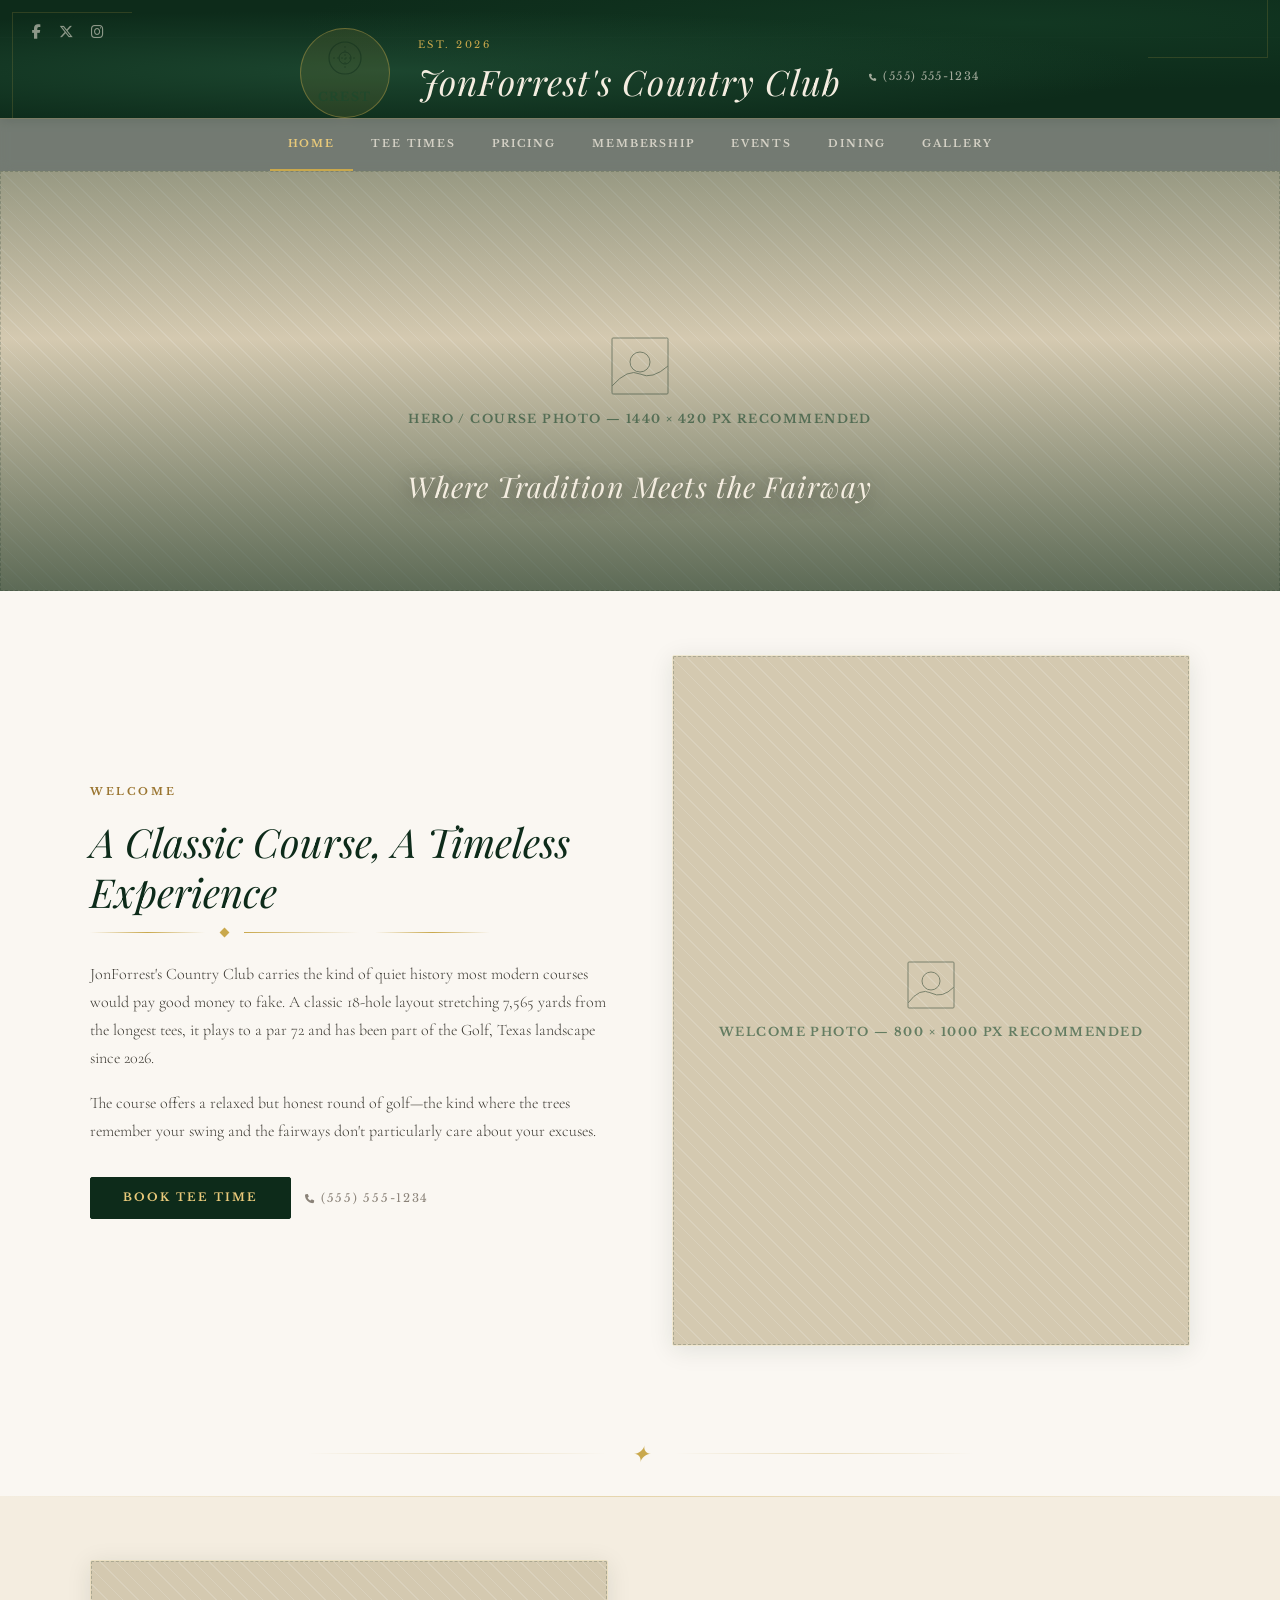
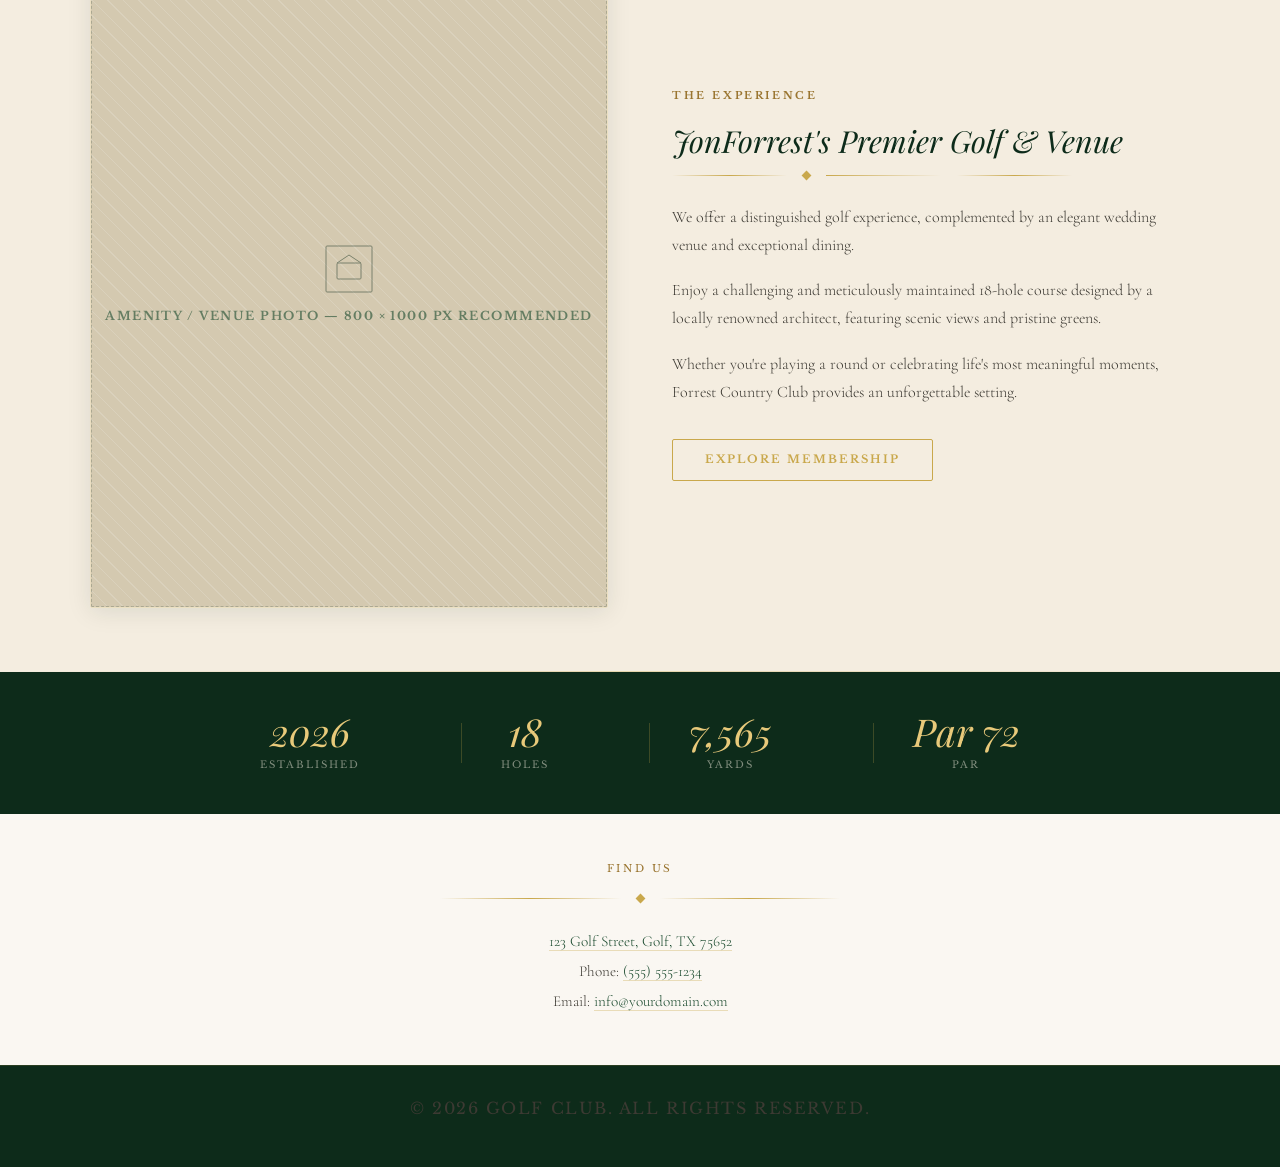
==== commit d006763d: "booking changes" ====
--- a/index.html
+++ b/index.html
@@ -50,7 +50,7 @@
 
     <!-- Mobile CTA buttons -->
     <div class="header-btns-mobile">
-      <a class="btn btn-outline" href="pages/booking.html">Request Tee Time</a>
+      <a class="btn btn-outline" href="pages/booking.html">Book Tee Time</a>
       <a class="btn btn-ghost" href="pages/pricing.html">View Pricing</a>
     </div>
 
@@ -126,7 +126,7 @@
           <p>JonForrest's Country Club carries the kind of quiet history most modern courses would pay good money to fake. A classic 18-hole layout stretching 7,565 yards from the longest tees, it plays to a par 72 and has been part of the Golf, Texas landscape since 2026.</p>
           <p>The course offers a relaxed but honest round of golf—the kind where the trees remember your swing and the fairways don't particularly care about your excuses.</p>
           <div class="welcome-cta">
-            <a href="pages/booking.html" class="btn btn-primary">Request Tee Time</a>
+            <a href="pages/booking.html" class="btn btn-primary">Book Tee Time</a>
             <a href="tel:5555551234" class="welcome-phone">
               <i class="fa-solid fa-phone" style="font-size:0.8em; margin-right:5px;"></i>(555) 555-1234
             </a>
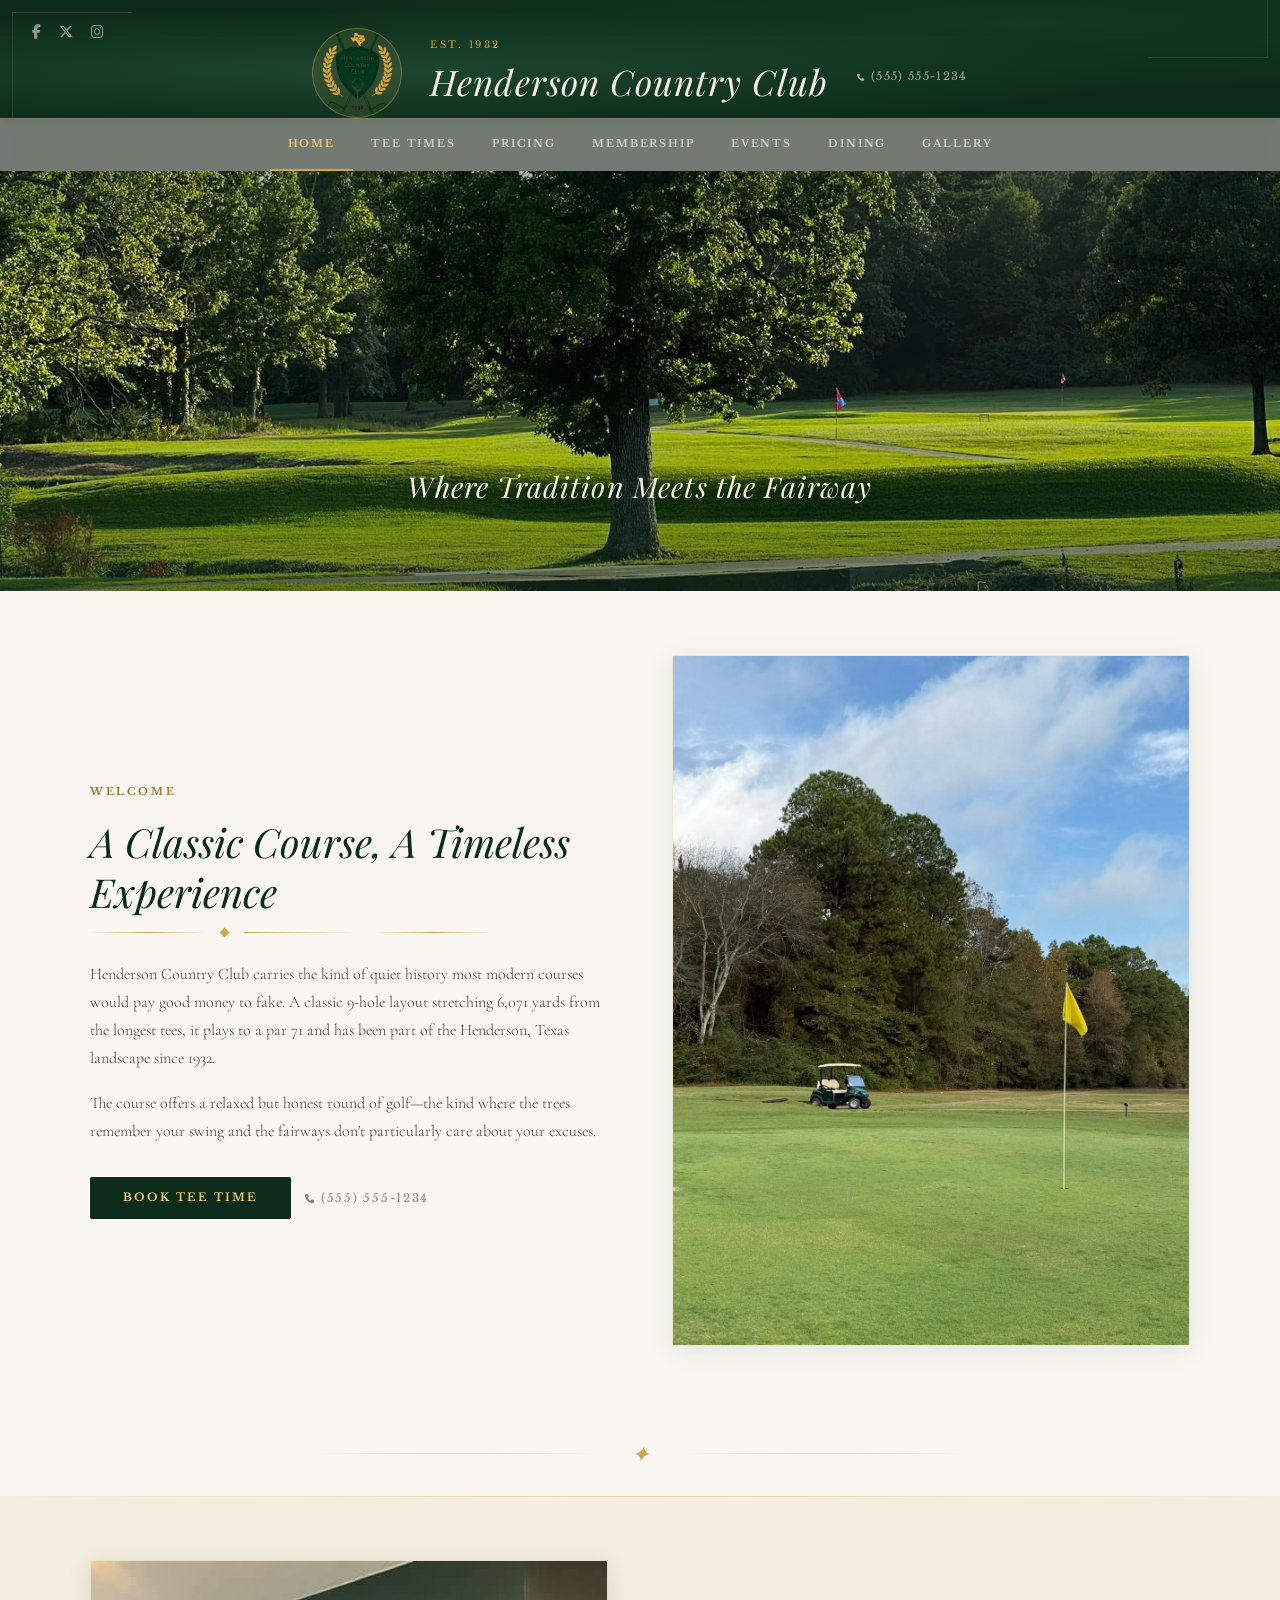
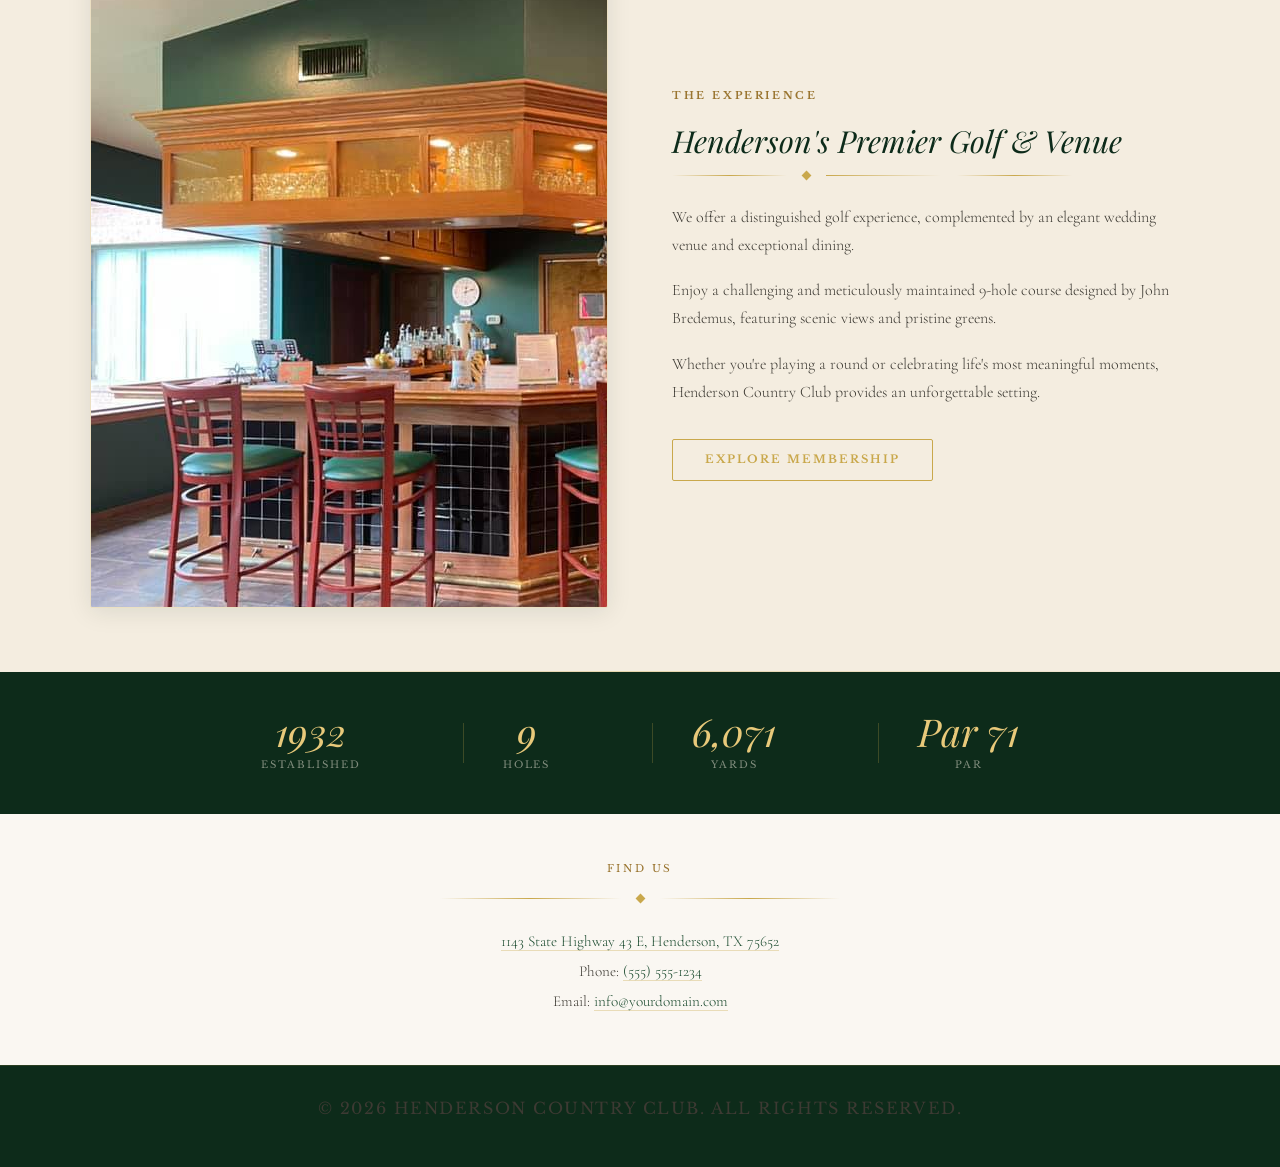
==== commit f9b76c7f: "images placed" ====
--- a/index.html
+++ b/index.html
@@ -3,7 +3,7 @@
 <head>
   <meta charset="UTF-8">
   <meta name="viewport" content="width=device-width, initial-scale=1.0">
-  <title>Golf Country Club</title>
+  <title>Henderson Country Club</title>
   <link rel="icon" type="image/x-icon" href="favicon.ico">
   <link rel="preconnect" href="https://fonts.googleapis.com">
   <link rel="preconnect" href="https://fonts.gstatic.com" crossorigin>
@@ -28,19 +28,15 @@
       <div class="hero-image-container">
         <!-- Replace with <img> of your club crest/logo -->
         <div class="img-placeholder" aria-label="Club crest placeholder">
-          <svg width="36" height="36" viewBox="0 0 36 36" fill="none" xmlns="http://www.w3.org/2000/svg">
-            <circle cx="18" cy="18" r="16" stroke="#0d2b1a" stroke-width="1.2"/>
-            <path d="M18 6 L18 30 M6 18 L30 18" stroke="#0d2b1a" stroke-width="0.8" stroke-dasharray="2 2"/>
-            <circle cx="18" cy="18" r="6" stroke="#0d2b1a" stroke-width="1"/>
-          </svg>
+          <img src="imgs/HCC_Hero-removebg-preview.png">
           <span>Crest</span>
         </div>
         <a href="index.html" class="home-btn" aria-label="Home"></a>
       </div>
 
       <div class="club-wordmark">
-        <span class="established">Est. 2026</span>
-        <h1>JonForrest's Country Club</h1>
+        <span class="established">Est. 1932</span>
+        <h1>Henderson Country Club</h1>
       </div>
 
       <a href="tel:5555551234" class="phone-number">
@@ -96,14 +92,7 @@
   <!-- ── HERO BAND (desktop only) ── -->
   <div class="hero-band" aria-hidden="true">
     <!-- Replace this div with an <img> of the course/grounds -->
-    <div class="img-placeholder" style="height:100%;">
-      <svg width="64" height="64" viewBox="0 0 64 64" fill="none" xmlns="http://www.w3.org/2000/svg">
-        <rect x="4" y="4" width="56" height="56" rx="1" stroke="#0d2b1a" stroke-width="1"/>
-        <circle cx="32" cy="28" r="10" stroke="#0d2b1a" stroke-width="1"/>
-        <path d="M4 52 Q20 34 32 40 Q44 46 60 32" stroke="#0d2b1a" stroke-width="1" fill="none"/>
-      </svg>
-      <span>Hero / Course Photo — 1440 × 420 px recommended</span>
-    </div>
+    <img src="imgs/HCC_BackGround.jpg">
     <div class="hero-band-overlay">
       <p class="hero-tagline">Where Tradition Meets the Fairway</p>
     </div>
@@ -123,7 +112,7 @@
             <div class="gold-rule-diamond"></div>
             <div style="flex:1;height:1px;background:linear-gradient(90deg,var(--gold),transparent);"></div>
           </div>
-          <p>JonForrest's Country Club carries the kind of quiet history most modern courses would pay good money to fake. A classic 18-hole layout stretching 7,565 yards from the longest tees, it plays to a par 72 and has been part of the Golf, Texas landscape since 2026.</p>
+          <p>Henderson Country Club carries the kind of quiet history most modern courses would pay good money to fake. A classic 9-hole layout stretching 6,071 yards from the longest tees, it plays to a par 71 and has been part of the Henderson, Texas landscape since 1932.</p>
           <p>The course offers a relaxed but honest round of golf—the kind where the trees remember your swing and the fairways don't particularly care about your excuses.</p>
           <div class="welcome-cta">
             <a href="pages/booking.html" class="btn btn-primary">Book Tee Time</a>
@@ -135,14 +124,7 @@
 
         <div class="welcome-image-wrap">
           <!-- Replace with <img src="..." alt="..."> -->
-          <div class="img-placeholder">
-            <svg width="52" height="52" viewBox="0 0 52 52" fill="none" xmlns="http://www.w3.org/2000/svg">
-              <rect x="3" y="3" width="46" height="46" rx="1" stroke="#0d2b1a" stroke-width="1"/>
-              <circle cx="26" cy="22" r="9" stroke="#0d2b1a" stroke-width="1"/>
-              <path d="M3 44 Q15 28 26 34 Q37 40 49 28" stroke="#0d2b1a" stroke-width="1" fill="none"/>
-            </svg>
-            <span>Welcome Photo — 800 × 1000 px recommended</span>
-          </div>
+          <img src="imgs/HCC_hole1.jpg" alt="HCC Hole 1">
         </div>
 
       </div>
@@ -161,26 +143,19 @@
 
         <div class="features-image-wrap">
           <!-- Replace with <img src="..." alt="..."> -->
-          <div class="img-placeholder">
-            <svg width="52" height="52" viewBox="0 0 52 52" fill="none" xmlns="http://www.w3.org/2000/svg">
-              <rect x="3" y="3" width="46" height="46" rx="1" stroke="#0d2b1a" stroke-width="1"/>
-              <rect x="14" y="20" width="24" height="16" rx="1" stroke="#0d2b1a" stroke-width="1"/>
-              <path d="M14 20 L26 12 L38 20" stroke="#0d2b1a" stroke-width="1"/>
-            </svg>
-            <span>Amenity / Venue Photo — 800 × 1000 px recommended</span>
-          </div>
+          <img src="imgs/bar.jpg" alt="Bar Area">
         </div>
 
         <div class="features-text">
           <span class="section-label">The Experience</span>
-          <h3>JonForrest's Premier Golf &amp; Venue</h3>
+          <h3>Henderson's Premier Golf &amp; Venue</h3>
           <div class="gold-rule" style="justify-content:flex-start; margin:0 0 24px;">
             <div class="gold-rule-diamond"></div>
             <div style="flex:1;height:1px;background:linear-gradient(90deg,var(--gold),transparent);"></div>
           </div>
           <p>We offer a distinguished golf experience, complemented by an elegant wedding venue and exceptional dining.</p>
-          <p>Enjoy a challenging and meticulously maintained 18-hole course designed by a locally renowned architect, featuring scenic views and pristine greens.</p>
-          <p>Whether you're playing a round or celebrating life's most meaningful moments, Forrest Country Club provides an unforgettable setting.</p>
+          <p>Enjoy a challenging and meticulously maintained 9-hole course designed by John Bredemus, featuring scenic views and pristine greens.</p>
+          <p>Whether you're playing a round or celebrating life's most meaningful moments, Henderson Country Club provides an unforgettable setting.</p>
           <a href="pages/membership.html" class="btn btn-outline" style="margin-top:16px;">Explore Membership</a>
         </div>
 
@@ -191,19 +166,19 @@
     <div class="stat-bar">
       <div class="stat-bar-inner">
         <div class="stat-item">
-          <span class="stat-number">2026</span>
+          <span class="stat-number">1932</span>
           <span class="stat-label">Established</span>
         </div>
         <div class="stat-item">
-          <span class="stat-number">18</span>
+          <span class="stat-number">9</span>
           <span class="stat-label">Holes</span>
         </div>
         <div class="stat-item">
-          <span class="stat-number">7,565</span>
+          <span class="stat-number">6,071</span>
           <span class="stat-label">Yards</span>
         </div>
         <div class="stat-item">
-          <span class="stat-number">Par 72</span>
+          <span class="stat-number">Par 71</span>
           <span class="stat-label">Par</span>
         </div>
       </div>
@@ -220,8 +195,8 @@
       </div>
       <!-- Replace with actual address -->
       <p>
-        <a href="https://www.google.com/maps/search/?api=1&query=123+Golf+St+Golf+TX" target="_blank">
-          123 Golf Street, Golf, TX 75652
+        <a href="https://www.google.com/maps/search/?api=1&query=1143+State+Highway+43+E+Henderson+TX" target="_blank">
+          1143 State Highway 43 E, Henderson, TX 75652
         </a>
         <br>
         Phone: <a href="tel:5555551234">(555) 555-1234</a>
@@ -233,7 +208,7 @@
 
   <!-- ── FOOTER ── -->
   <footer>
-    <p>&copy; 2026 Golf Club. All rights reserved.</p>
+    <p>&copy; 2026 Henderson Country Club. All rights reserved.</p>
   </footer>
 
   <script src="script.js"></script>
--- a/styles.css
+++ b/styles.css
@@ -1,6 +1,6 @@
 /* ================================================
    HENDERSON COUNTRY CLUB — TEMPLATE STYLESHEET
-   Aesthetic: Old Money / Estate Golf / Editorial
+   Aesthetic: Estate Golf / Editorial
    ================================================ */
 
 @import url('https://fonts.googleapis.com/css2?family=Playfair+Display:ital,wght@0,400;0,600;0,700;1,400;1,600&family=Cormorant+Garamond:ital,wght@0,300;0,400;0,500;1,300;1,400&family=Libre+Baskerville:ital,wght@0,400;0,700;1,400&display=swap');
@@ -280,6 +280,17 @@
   background-color: transparent;
 }
 
+.hero-image-container img,
+.hero-image-container .img-placeholder img {
+  width: 90%;
+  height: 90%;
+  object-fit: contain;
+}
+
+.hero-image-container .img-placeholder span {
+  display: none;
+}
+
 .home-btn {
   position: absolute;
   inset: 0;
@@ -471,6 +482,13 @@
   height: 100%;
 }
 
+.hero-band img {
+  width: 100%;
+  height: 100%;
+  object-fit: cover;
+  object-position: 30% 70%;
+}
+
 .hero-band-overlay {
   position: absolute;
   inset: 0;
@@ -544,6 +562,13 @@
   height: 100%;
 }
 
+.welcome-image-wrap img {
+  width: 100%;
+  height: 100%;
+  object-fit: cover;
+  object-position: bottom;
+}
+
 .welcome-cta {
   display: flex;
   flex-wrap: wrap;
